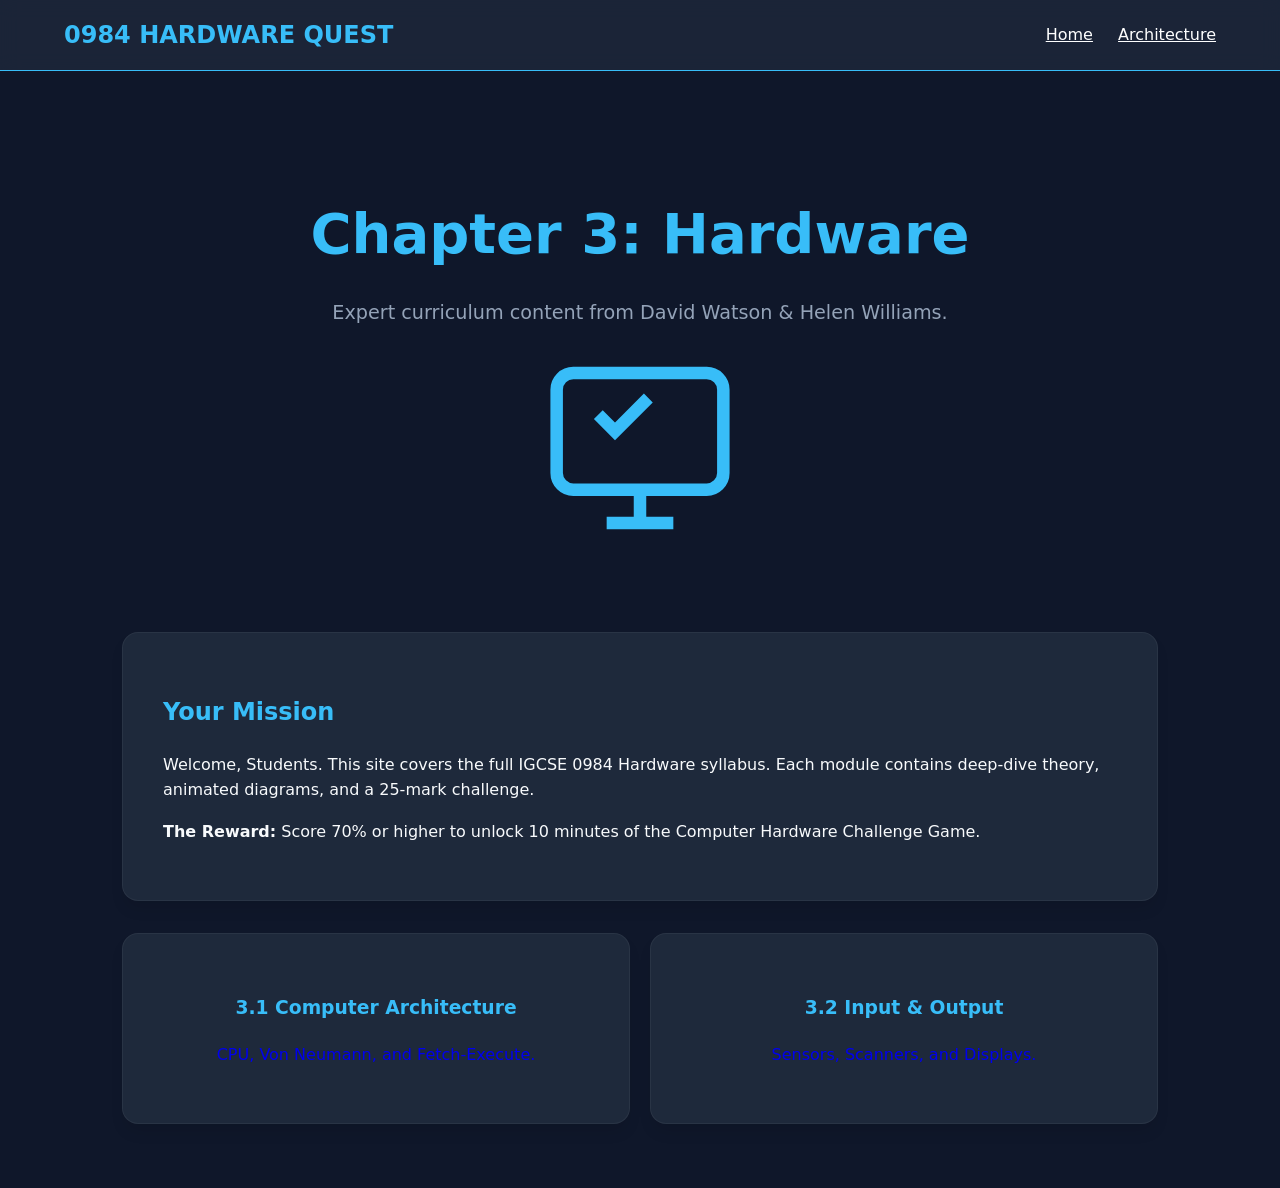
==== index.html @ 55806411 "Add files via upload" ====
<!DOCTYPE html>
<html lang="en">
<head>
    <meta charset="UTF-8">
    <meta name="viewport" content="width=device-width, initial-scale=1.0">
    <title>IGCSE CS: Hardware Mastery</title>
    <link rel="stylesheet" href="style.css">
</head>
<body>

    <nav>
        <div class="logo">0984 HARDWARE QUEST</div>
        <div>
            <a href="index.html" style="color: white; margin-left: 20px;">Home</a>
            <a href="architecture.html" style="color: white; margin-left: 20px;">Architecture</a>
        </div>
    </nav>

    <header class="container" style="text-align: center; padding-top: 5rem;">
        <h1 style="font-size: 3.5rem; margin-bottom: 0;">Chapter 3: Hardware</h1>
        <p style="color: var(--text-dim); font-size: 1.2rem;">Expert curriculum content from David Watson & Helen Williams.</p>
        
        <svg class="animate-hardware" width="200" height="200" viewBox="0 0 24 24" fill="none" stroke="#38bdf8" stroke-width="1.5">
            <rect x="2" y="3" width="20" height="14" rx="2" />
            <path d="M8 21h8" /><path d="M12 17v4" />
            <path d="M7 8l2 2 4-4" />
        </svg>
    </header>

    <main class="container">
        <div class="card">
            <h2>Your Mission</h2>
            <p>Welcome, Students. This site covers the full IGCSE 0984 Hardware syllabus. Each module contains deep-dive theory, animated diagrams, and a 25-mark challenge.</p>
            <p><strong>The Reward:</strong> Score 70% or higher to unlock 10 minutes of the Computer Hardware Challenge Game.</p>
        </div>

        <div style="display: grid; grid-template-columns: 1fr 1fr; gap: 20px;">
            <a href="architecture.html" class="card" style="text-decoration: none; text-align: center;">
                <h3>3.1 Computer Architecture</h3>
                <p>CPU, Von Neumann, and Fetch-Execute.</p>
            </a>
            <a href="input-output.html" class="card" style="text-decoration: none; text-align: center;">
                <h3>3.2 Input & Output</h3>
                <p>Sensors, Scanners, and Displays.</p>
            </a>
        </div>
    </main>

    <script src="main.js"></script>
</body>
</html>
---- style.css ----
/* ROOT VARIABLES - Modern Tech Theme */
:root {
    --bg-dark: #0f172a;
    --bg-card: #1e293b;
    --accent-blue: #38bdf8;
    --accent-purple: #818cf8;
    --text-main: #f8fafc;
    --text-dim: #94a3b8;
    --success: #22c55e;
    --error: #ef4444;
    --gold: #f59e0b;
}

* { box-sizing: border-box; transition: all 0.3s ease; }

body {
    background-color: var(--bg-dark);
    color: var(--text-main);
    font-family: 'Inter', system-ui, -apple-system, sans-serif;
    margin: 0;
    line-height: 1.6;
    overflow-x: hidden;
}

/* NAVIGATION */
nav {
    background: rgba(30, 41, 59, 0.8);
    backdrop-filter: blur(10px);
    padding: 1rem 5%;
    position: sticky;
    top: 0;
    z-index: 1000;
    display: flex;
    justify-content: space-between;
    align-items: center;
    border-bottom: 1px solid var(--accent-blue);
}

.logo { font-weight: 800; font-size: 1.5rem; color: var(--accent-blue); }

/* LAYOUT */
.container { max-width: 1100px; margin: 0 auto; padding: 2rem; }

/* CONTENT BLOCKS */
.card {
    background: var(--bg-card);
    border-radius: 16px;
    padding: 2.5rem;
    margin-bottom: 2rem;
    border: 1px solid rgba(255,255,255,0.05);
    box-shadow: 0 10px 15px -3px rgba(0,0,0,0.1);
}

h1, h2, h3 { color: var(--accent-blue); }

/* TABLES - Watson & Williams Style */
table {
    width: 100%;
    border-collapse: collapse;
    margin: 1.5rem 0;
    border-radius: 8px;
    overflow: hidden;
}

th { background: var(--accent-blue); color: var(--bg-dark); padding: 12px; text-align: left; }
td { background: rgba(255,255,255,0.05); padding: 12px; border-bottom: 1px solid #334155; }

/* ANIMATIONS */
@keyframes pulse {
    0% { transform: scale(1); filter: drop-shadow(0 0 0px var(--accent-blue)); }
    50% { transform: scale(1.02); filter: drop-shadow(0 0 15px var(--accent-blue)); }
    100% { transform: scale(1); filter: drop-shadow(0 0 0px var(--accent-blue)); }
}

.animate-hardware { animation: pulse 3s infinite ease-in-out; }

/* GAMIFICATION - Quiz & Lock UI */
.quiz-section {
    border: 2px solid var(--accent-purple);
    background: linear-gradient(145deg, #1e293b, #111827);
    border-radius: 20px;
    padding: 30px;
    margin-top: 4rem;
}

.locked { filter: blur(5px); pointer-events: none; opacity: 0.5; }

.unlock-zone {
    text-align: center;
    padding: 2rem;
    background: rgba(129, 140, 248, 0.1);
    border-radius: 12px;
}

.btn-gamify {
    background: var(--accent-purple);
    color: white;
    padding: 12px 30px;
    border: none;
    border-radius: 8px;
    font-weight: bold;
    cursor: pointer;
    font-size: 1.1rem;
}

.btn-gamify:hover { background: #6366f1; transform: translateY(-2px); }

/* SVG RESPONSIVENESS */
svg { max-width: 100%; height: auto; display: block; margin: 20px auto; }
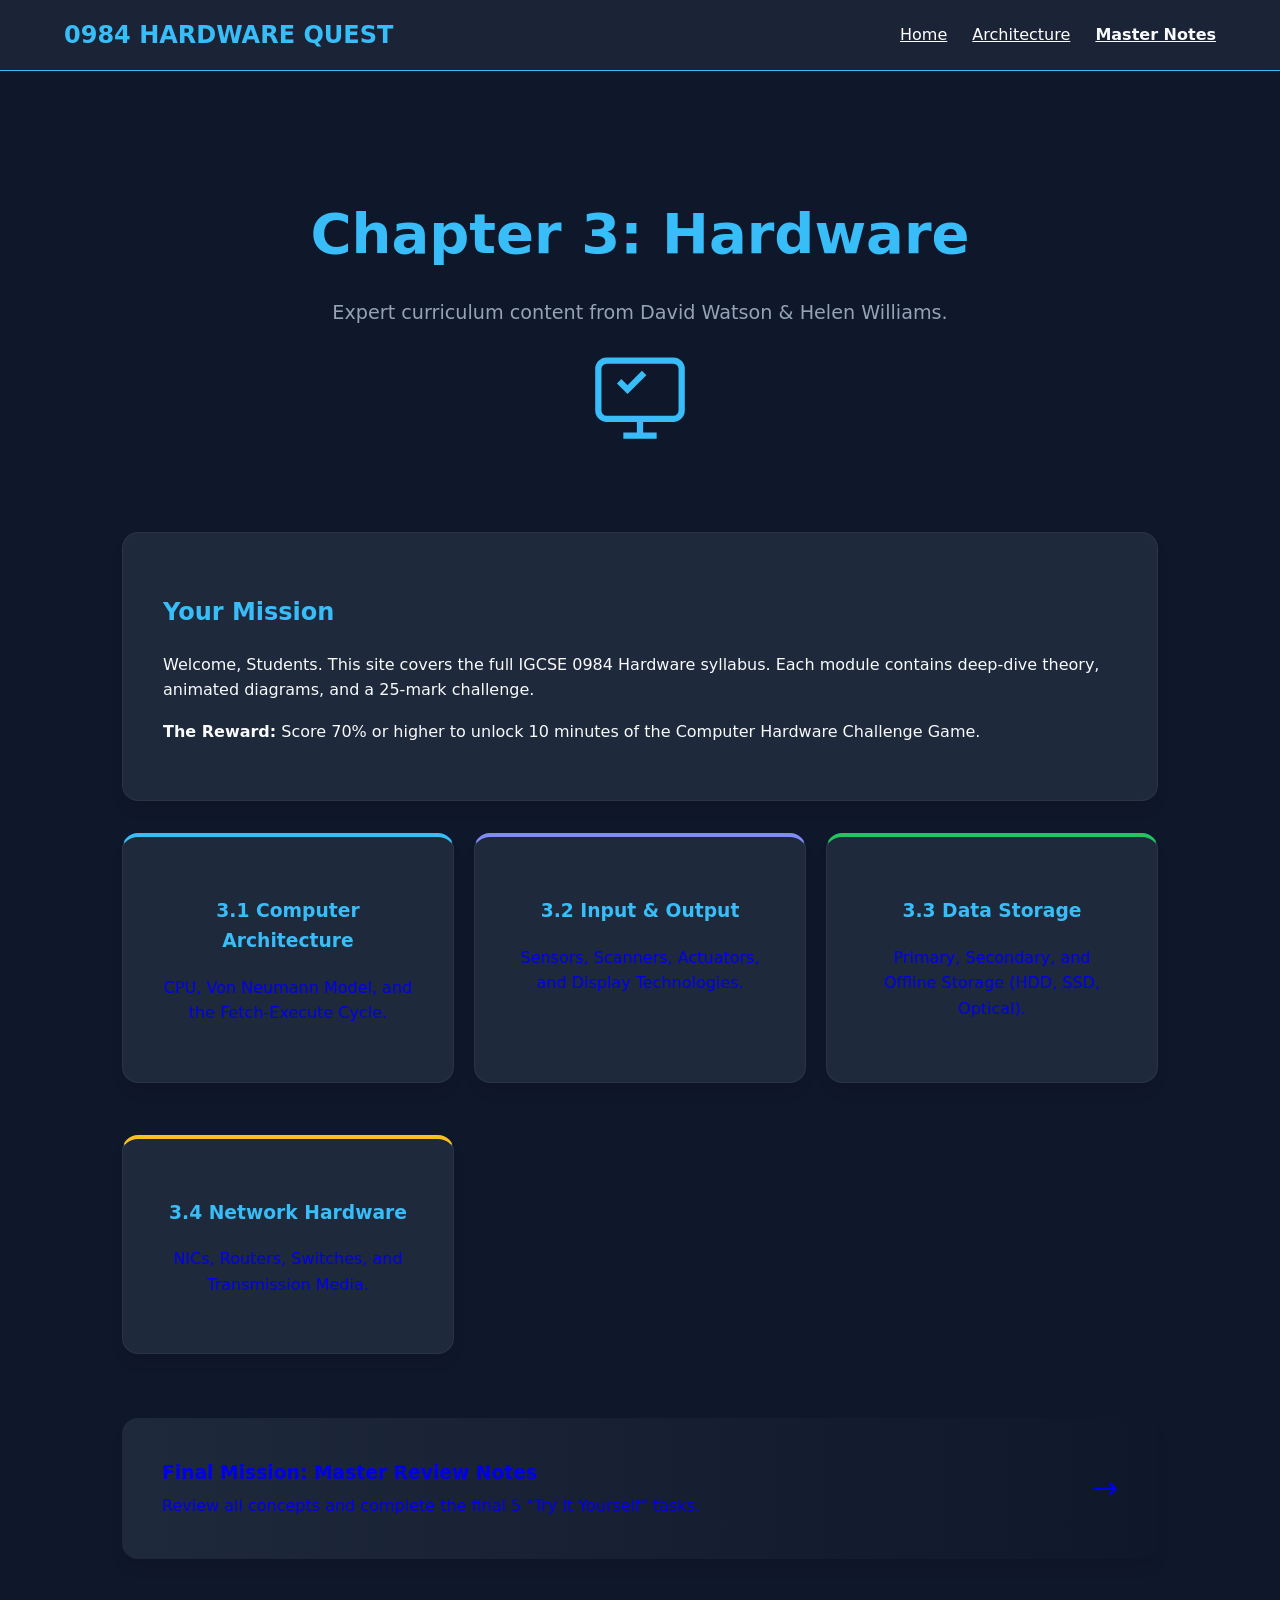
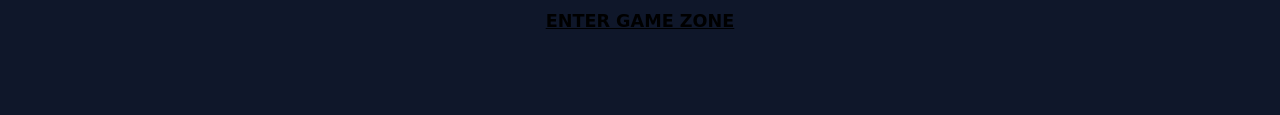
==== commit 3e9396b9: "Enhance index.html with new content and links Added new sections and links for additional topics." ====
--- a/index.html
+++ b/index.html
@@ -13,6 +13,7 @@
         <div>
             <a href="index.html" style="color: white; margin-left: 20px;">Home</a>
             <a href="architecture.html" style="color: white; margin-left: 20px;">Architecture</a>
+            <a href="notes.html" style="color: var(--accent-yellow); margin-left: 20px; font-weight: bold;">Master Notes</a>
         </div>
     </nav>
 
@@ -20,7 +21,7 @@
         <h1 style="font-size: 3.5rem; margin-bottom: 0;">Chapter 3: Hardware</h1>
         <p style="color: var(--text-dim); font-size: 1.2rem;">Expert curriculum content from David Watson & Helen Williams.</p>
         
-        <svg class="animate-hardware" width="200" height="200" viewBox="0 0 24 24" fill="none" stroke="#38bdf8" stroke-width="1.5">
+        <svg class="animate-hardware" width="100" height="100" viewBox="0 0 24 24" fill="none" stroke="#38bdf8" stroke-width="1.5" style="margin-top: 20px;">
             <rect x="2" y="3" width="20" height="14" rx="2" />
             <path d="M8 21h8" /><path d="M12 17v4" />
             <path d="M7 8l2 2 4-4" />
@@ -34,18 +35,45 @@
             <p><strong>The Reward:</strong> Score 70% or higher to unlock 10 minutes of the Computer Hardware Challenge Game.</p>
         </div>
 
-        <div style="display: grid; grid-template-columns: 1fr 1fr; gap: 20px;">
-            <a href="architecture.html" class="card" style="text-decoration: none; text-align: center;">
+        <div style="display: grid; grid-template-columns: repeat(auto-fit, minmax(250px, 1fr)); gap: 20px; margin-top: 2rem;">
+            
+            <a href="architecture.html" class="card" style="text-decoration: none; text-align: center; border-top: 4px solid #38bdf8;">
                 <h3>3.1 Computer Architecture</h3>
-                <p>CPU, Von Neumann, and Fetch-Execute.</p>
+                <p>CPU, Von Neumann Model, and the Fetch-Execute Cycle.</p>
             </a>
-            <a href="input-output.html" class="card" style="text-decoration: none; text-align: center;">
+
+            <a href="input-output.html" class="card" style="text-decoration: none; text-align: center; border-top: 4px solid #818cf8;">
                 <h3>3.2 Input & Output</h3>
-                <p>Sensors, Scanners, and Displays.</p>
+                <p>Sensors, Scanners, Actuators, and Display Technologies.</p>
             </a>
+
+            <a href="storage.html" class="card" style="text-decoration: none; text-align: center; border-top: 4px solid #22c55e;">
+                <h3>3.3 Data Storage</h3>
+                <p>Primary, Secondary, and Offline Storage (HDD, SSD, Optical).</p>
+            </a>
+
+            <a href="network.html" class="card" style="text-decoration: none; text-align: center; border-top: 4px solid #fbbf24;">
+                <h3>3.4 Network Hardware</h3>
+                <p>NICs, Routers, Switches, and Transmission Media.</p>
+            </a>
+
+        </div>
+
+        <div style="margin-top: 2rem;">
+            <a href="notes.html" class="card" style="text-decoration: none; display: flex; align-items: center; justify-content: space-between; background: linear-gradient(90deg, #1e293b, #0f172a); border: 1px solid var(--accent-yellow);">
+                <div>
+                    <h3 style="color: var(--accent-yellow); margin: 0;">Final Mission: Master Review Notes</h3>
+                    <p style="margin: 5px 0 0 0;">Review all concepts and complete the final 5 "Try It Yourself" tasks.</p>
+                </div>
+                <span style="font-size: 2rem;">→</span>
+            </a>
+        </div>
+
+        <div style="text-align: center; margin-top: 3rem; padding-bottom: 3rem;">
+            <a href="game.html" class="btn-gamify" style="background: var(--accent-yellow); color: black; padding: 15px 40px; font-weight: bold;">ENTER GAME ZONE</a>
         </div>
     </main>
 
     <script src="main.js"></script>
 </body>
-</html>+</html>
